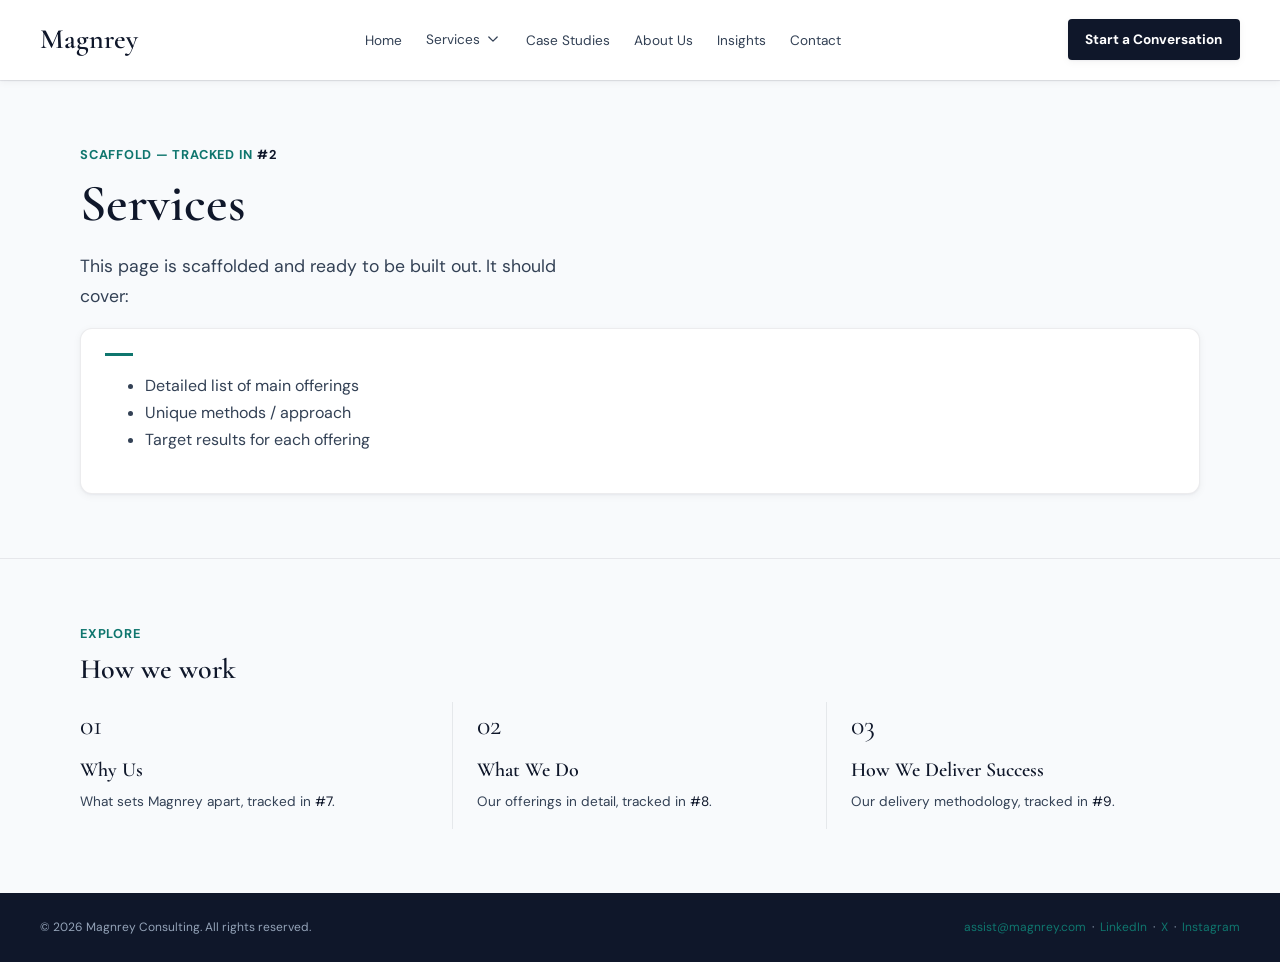
==== services/index.html @ fb0afe58 "Turn Services into a dropdown nav with 3 subpages Adds a "Services" dropdown to the main nav (Why Us" ====
<!DOCTYPE html>
<html lang="en">
<head>
  <meta charset="UTF-8">
  <meta name="viewport" content="width=device-width, initial-scale=1.0">
  <title>Magnrey — Services</title>
  <meta name="description" content="Detailed list of Magnrey's offerings, methods, and target results.">
  <link rel="stylesheet" href="/css/style.css">
</head>
<body data-page="services">
  <div id="site-header"></div>

  <main>
    <section class="section">
      <div class="container">
        <p class="eyebrow">Scaffold — tracked in <a href="https://github.com/kxprasad-dev/magnrey-website/issues/2">#2</a></p>
        <h1>Services</h1>
        <p class="lede">This page is scaffolded and ready to be built out. It should cover:</p>
        <div class="card">
          <div class="card__accent"></div>
          <ul>
            <li>Detailed list of main offerings</li>
            <li>Unique methods / approach</li>
            <li>Target results for each offering</li>
          </ul>
        </div>
      </div>
    </section>

    <section class="section section--divider">
      <div class="container">
        <p class="eyebrow">Explore</p>
        <h2>How we work</h2>
        <div class="grid-3">
          <div>
            <p class="list-item__index">01</p>
            <h3 class="list-item__title"><a href="/services/why-us/">Why Us</a></h3>
            <p class="list-item__desc">What sets Magnrey apart, tracked in <a href="https://github.com/kxprasad-dev/magnrey-website/issues/7">#7</a>.</p>
          </div>
          <div>
            <p class="list-item__index">02</p>
            <h3 class="list-item__title"><a href="/services/what-we-do/">What We Do</a></h3>
            <p class="list-item__desc">Our offerings in detail, tracked in <a href="https://github.com/kxprasad-dev/magnrey-website/issues/8">#8</a>.</p>
          </div>
          <div>
            <p class="list-item__index">03</p>
            <h3 class="list-item__title"><a href="/services/how-we-deliver-success/">How We Deliver Success</a></h3>
            <p class="list-item__desc">Our delivery methodology, tracked in <a href="https://github.com/kxprasad-dev/magnrey-website/issues/9">#9</a>.</p>
          </div>
        </div>
      </div>
    </section>
  </main>

  <div id="site-footer"></div>
  <script src="/js/main.js" defer></script>
</body>
</html>
---- css/style.css ----
/* ==========================================================================
   Boutique Advisory — Brand Stylesheet
   Palette: dark slate / teal accent / off-white / charcoal
   Typography: Cormorant Garamond (display) + DM Sans (body/UI)
   ========================================================================== */

@import url('https://fonts.googleapis.com/css2?family=Cormorant+Garamond:ital,wght@0,400;0,600;0,700;1,400;1,600&family=DM+Sans:ital,wght@0,400;0,700;1,400&display=swap');

:root {
  /* Colour palette */
  --primary-color: #0f172a;   /* Dark slate */
  --accent-color: #0f766e;    /* Deep teal */
  --accent-light: #5eead4;    /* Teal highlight, for use on dark backgrounds */
  --bg-light: #f8fafc;        /* Off-white background */
  --bg-white: #ffffff;        /* Pure white, for cards */
  --text-main: #334155;       /* Charcoal body text */
  --text-muted: #94a3b8;      /* Muted text on dark backgrounds */
  --border-color: rgba(15, 23, 42, 0.08); /* Hairline border — composites on both light and white surfaces */

  /* Typography */
  --font-primary: 'DM Sans', sans-serif;                  /* body, UI, chrome */
  --font-display: 'Cormorant Garamond', Georgia, serif;   /* headings, wordmark, numerals */

  /* Type scale — every size on the site pulls from this list. Do not
     introduce one-off font-size values elsewhere in this file or in
     page markup; extend this scale instead if a new size is genuinely
     needed. */
  --fs-caption: 0.75rem;   /* 12px — footer notes, page numbers */
  --fs-eyebrow: 0.8rem;    /* 13px — small caps / eyebrow labels */
  --fs-small: 0.85rem;     /* 14px — nav links, descriptions, buttons */
  --fs-body: 1rem;         /* 16px — paragraph text */
  --fs-lede: 1.1rem;       /* 18px — intro / lede paragraph */
  --fs-h3: 1.25rem;        /* 20px — card / list-item titles (serif) */
  --fs-h2: 1.75rem;        /* 28px — section headings (serif) */
  --fs-stat: 3rem;         /* 48px — large callout numbers (serif) */
  --fs-h1: clamp(2.5rem, 6vw, 3.25rem); /* page/hero headline (serif) */

  /* DM Sans (body/UI) uses regular/bold. Cormorant Garamond (display)
     uses its own weight — 700 reads too heavy at display sizes. */
  --fw-regular: 400;
  --fw-display: 600;
  --fw-bold: 700;

  /* Spacing */
  --space-xs: 0.5rem;
  --space-sm: 1rem;
  --space-md: 1.5rem;
  --space-lg: 2.5rem;
  --space-xl: 4rem;

  /* Radius */
  --radius-sm: 4px;
  --radius-md: 8px;
  --radius-lg: 12px;

  /* Elevation — two-layer: tight contact shadow + soft ambient spread.
     Always navy-tinted, never neutral black, to match this palette. */
  --shadow-sm: 0 1px 2px rgba(15, 23, 42, 0.04), 0 2px 8px rgba(15, 23, 42, 0.05);
  --shadow-md: 0 2px 4px rgba(15, 23, 42, 0.05), 0 12px 24px -6px rgba(15, 23, 42, 0.10);

  /* Shared timing for every hover transition */
  --transition: 200ms cubic-bezier(0.22, 1, 0.36, 1);
}

/* ==========================================================================
   Reset & base
   ========================================================================== */

*,
*::before,
*::after {
  box-sizing: border-box;
}

html {
  font-family: var(--font-primary);
}

body {
  margin: 0;
  font-family: var(--font-primary);
  background: var(--bg-light);
  color: var(--text-main);
  line-height: 1.7;
  font-size: var(--fs-body);
  font-weight: var(--fw-regular);
  -webkit-font-smoothing: antialiased;
}

/* Browsers do NOT inherit font-family into form controls or buttons by
   default — they fall back to the OS system font. This is the #1 cause
   of a page looking like it has "too many fonts" when really only one
   was ever declared. Force inheritance everywhere it matters. */
button,
input,
select,
textarea,
a,
.btn,
.nav__links a,
.nav__brand,
.nav__cta {
  font-family: inherit;
}

a {
  color: var(--primary-color);
  text-decoration: none;
}

a:hover {
  color: var(--accent-color);
}

img {
  max-width: 100%;
  display: block;
}

/* ==========================================================================
   Typography — only these rules should ever set font-size or font-weight.
   Everything else in this file reuses the classes/tags below rather than
   declaring its own size, so the whole site stays on one consistent scale.
   ========================================================================== */

h1, h2, h3, h4 {
  font-family: var(--font-display);
  font-weight: var(--fw-display);
  color: var(--primary-color);
  line-height: 1.2;
  margin: 0 0 var(--space-sm);
  letter-spacing: normal;
}

h1 { font-size: var(--fs-h1); }
h2 { font-size: var(--fs-h2); }
h3 { font-size: var(--fs-h3); }
h4 { font-size: var(--fs-body); }

p {
  margin: 0 0 var(--space-sm);
  font-size: var(--fs-body);
  font-weight: var(--fw-regular);
  color: var(--text-main);
}

.eyebrow {
  font-size: var(--fs-eyebrow);
  font-weight: var(--fw-bold);
  letter-spacing: 0.06em;
  text-transform: uppercase;
  color: var(--accent-color);
  margin: 0 0 var(--space-xs);
}

.eyebrow--pulse {
  display: flex;
  align-items: center;
  gap: 10px;
}

.pulse-dot {
  width: 8px;
  height: 8px;
  background: var(--accent-color);
  border-radius: 50%;
  position: relative;
  flex-shrink: 0;
  animation: dotPulse 2s ease-in-out infinite;
}

.pulse-dot::before,
.pulse-dot::after {
  content: '';
  position: absolute;
  top: 50%;
  left: 50%;
  transform: translate(-50%, -50%);
  border-radius: 50%;
  background: var(--accent-color);
  opacity: 0.4;
  animation: dotRipple 2s ease-out infinite;
}

.pulse-dot::after {
  animation-delay: 0.6s;
}

@keyframes dotPulse {
  0%, 100% { transform: scale(1); opacity: 0.9; }
  50% { transform: scale(1.3); opacity: 1; }
}

@keyframes dotRipple {
  0% { width: 8px; height: 8px; opacity: 0.5; }
  100% { width: 28px; height: 28px; opacity: 0; }
}

.lede {
  font-size: var(--fs-lede);
  font-weight: var(--fw-regular);
  color: var(--text-main);
  max-width: 42ch;
}

.caption {
  font-size: var(--fs-caption);
  font-weight: var(--fw-regular);
  color: var(--text-muted);
}

/* ==========================================================================
   Layout containers
   ========================================================================== */

.container {
  max-width: 1200px;
  margin: 0 auto;
  padding: 0 var(--space-lg);
}

.section {
  padding: var(--space-xl) 0;
}

.section--divider {
  border-top: 1px solid var(--border-color);
}

/* ==========================================================================
   Navigation
   ========================================================================== */

.nav {
  position: relative;
  display: flex;
  align-items: center;
  justify-content: space-between;
  padding: var(--space-sm) var(--space-lg);
  background: var(--bg-white);
  box-shadow: 0 1px 0 var(--border-color), var(--shadow-sm);
}

.nav__brand {
  font-family: var(--font-display);
  font-size: var(--fs-h2);
  font-weight: var(--fw-display);
  color: var(--primary-color);
}

.nav-toggle {
  display: none;
  flex-direction: column;
  justify-content: center;
  gap: 5px;
  width: 36px;
  height: 36px;
  background: none;
  border: none;
  padding: 0;
  cursor: pointer;
}

.nav-toggle span {
  display: block;
  width: 22px;
  height: 2px;
  background: var(--primary-color);
  transition: transform var(--transition), opacity var(--transition);
}

.nav-toggle.is-open span:nth-child(1) { transform: translateY(7px) rotate(45deg); }
.nav-toggle.is-open span:nth-child(2) { opacity: 0; }
.nav-toggle.is-open span:nth-child(3) { transform: translateY(-7px) rotate(-45deg); }

.nav__links {
  display: flex;
  align-items: center;
  gap: var(--space-md);
  list-style: none;
  margin: 0;
  padding: 0;
}

.nav__links a {
  font-size: var(--fs-small);
  font-weight: var(--fw-regular);
  color: var(--text-main);
}

.nav__item--dropdown {
  position: relative;
}

.nav__item-row {
  display: flex;
  align-items: center;
  gap: 0.2rem;
}

.nav__dropdown-toggle {
  display: flex;
  align-items: center;
  justify-content: center;
  background: none;
  border: none;
  padding: 0.25rem;
  color: var(--text-main);
  cursor: pointer;
  transition: color var(--transition), transform var(--transition);
}

.nav__dropdown-toggle:hover {
  color: var(--accent-color);
}

.nav__item--dropdown:hover .nav__dropdown-toggle,
.nav__item--dropdown:focus-within .nav__dropdown-toggle,
.nav__item--dropdown.is-open .nav__dropdown-toggle {
  transform: rotate(180deg);
}

.nav__dropdown-menu {
  position: absolute;
  top: 100%;
  left: 0;
  margin-top: 0.75rem;
  min-width: 230px;
  background: var(--bg-white);
  border: 1px solid var(--border-color);
  border-radius: var(--radius-md);
  box-shadow: var(--shadow-md);
  padding: 0.5rem;
  list-style: none;
  opacity: 0;
  visibility: hidden;
  transform: translateY(-6px);
  transition: opacity var(--transition), transform var(--transition), visibility var(--transition);
  z-index: 50;
}

.nav__dropdown-menu a {
  display: block;
  padding: 0.6rem 0.75rem;
  border-radius: var(--radius-sm);
  white-space: nowrap;
}

.nav__dropdown-menu a:hover {
  background: var(--bg-light);
  color: var(--accent-color);
}

.nav__item--dropdown:hover .nav__dropdown-menu,
.nav__item--dropdown:focus-within .nav__dropdown-menu,
.nav__item--dropdown.is-open .nav__dropdown-menu {
  opacity: 1;
  visibility: visible;
  transform: translateY(0);
}

.nav__mobile-cta-item {
  display: none;
}

.nav__cta {
  color: var(--bg-white) !important;
  background: var(--primary-color);
  padding: 0.55rem 1.1rem;
  border-radius: var(--radius-sm);
  font-size: var(--fs-small);
  font-weight: var(--fw-bold);
  box-shadow: var(--shadow-sm);
  transition: background var(--transition), box-shadow var(--transition), transform var(--transition);
}

.nav__cta:hover {
  background: #1e293b;
  box-shadow: var(--shadow-md);
  transform: translateY(-1px);
}

/* ==========================================================================
   Hero — asymmetric two-column pattern
   ========================================================================== */

.hero {
  display: grid;
  grid-template-columns: 1.1fr 0.9fr;
  align-items: stretch;
}

.hero__copy {
  padding: var(--space-xl) var(--space-lg);
  display: flex;
  flex-direction: column;
  justify-content: center;
}

.hero__copy h1 {
  margin-bottom: var(--space-sm);
}

.hero__actions {
  display: flex;
  gap: var(--space-sm);
  margin-top: var(--space-md);
}

.hero__panel {
  background: var(--primary-color);
  color: var(--bg-white);
  padding: var(--space-lg);
  display: flex;
  flex-direction: column;
  justify-content: center;
  align-items: center;
  text-align: center;
  position: relative;
}

.hero__stats {
  display: flex;
  flex-direction: column;
  align-items: center;
  gap: var(--space-md);
}

.hero__panel .stat {
  font-family: var(--font-display);
  font-size: var(--fs-stat);
  font-weight: var(--fw-display);
  font-variant-numeric: lining-nums;
  color: var(--accent-light);
  line-height: 1;
  margin: 0;
}

.hero__panel .stat-label {
  color: var(--text-muted);
  font-size: var(--fs-small);
  font-weight: var(--fw-regular);
  max-width: 22ch;
  margin-top: var(--space-xs);
}

/* ==========================================================================
   Buttons
   ========================================================================== */

.btn {
  display: inline-block;
  font-family: var(--font-primary);
  font-size: var(--fs-small);
  font-weight: var(--fw-bold);
  padding: 0.7rem 1.4rem;
  border-radius: var(--radius-sm);
  cursor: pointer;
  border: none;
  text-align: center;
  transition: background var(--transition), color var(--transition),
              border-color var(--transition), box-shadow var(--transition),
              transform var(--transition);
}

.btn--primary,
.btn--accent {
  box-shadow: var(--shadow-sm);
}

.btn--primary {
  background: var(--primary-color);
  color: var(--bg-white);
}

.btn--primary:hover {
  background: #1e293b;
  box-shadow: var(--shadow-md);
  transform: translateY(-2px);
}

.btn--ghost {
  background: transparent;
  color: var(--primary-color);
  padding: 0.7rem 0.25rem;
  border-bottom: 1.5px solid var(--primary-color);
  border-radius: 0;
}

.btn--ghost:hover {
  color: var(--accent-color);
  border-bottom-color: var(--accent-color);
}

.btn--accent {
  background: var(--accent-color);
  color: var(--bg-white);
}

.btn--accent:hover {
  background: #0d6660;
  box-shadow: var(--shadow-md);
  transform: translateY(-2px);
}

.btn:disabled,
.btn:disabled:hover {
  opacity: 0.5;
  cursor: not-allowed;
  transform: none;
  box-shadow: none;
  background: var(--primary-color);
}

/* ==========================================================================
   Cards / numbered list pattern
   ========================================================================== */

.grid-3 {
  display: grid;
  grid-template-columns: repeat(3, 1fr);
}

.grid-3 > * {
  padding: 0 var(--space-md);
  border-right: 1px solid var(--border-color);
}

.grid-3 > *:first-child {
  padding-left: 0;
}

.grid-3 > *:last-child {
  border-right: none;
}

.list-item__index {
  font-family: var(--font-display);
  font-size: var(--fs-h2);
  font-weight: var(--fw-regular);
  color: var(--primary-color);
  margin-bottom: var(--space-xs);
}

.list-item__title {
  font-size: var(--fs-h3);
  font-weight: var(--fw-display);
  color: var(--primary-color);
  margin-bottom: var(--space-xs);
}

.list-item__desc {
  font-size: var(--fs-small);
  font-weight: var(--fw-regular);
  color: var(--text-main);
}

.card {
  background: var(--bg-white);
  border: 1px solid var(--border-color);
  border-radius: var(--radius-lg);
  padding: var(--space-md);
  box-shadow: var(--shadow-sm);
}

.card__accent {
  width: 28px;
  height: 3px;
  background: var(--accent-color);
  margin-bottom: var(--space-sm);
}

/* ==========================================================================
   Feature callouts — horizontal icon + title + description row
   ========================================================================== */

.grid-4 {
  display: grid;
  grid-template-columns: repeat(4, 1fr);
  gap: var(--space-md);
}

.feature {
  background: var(--bg-white);
  border: 1px solid var(--border-color);
  border-radius: var(--radius-lg);
  padding: var(--space-md);
  box-shadow: var(--shadow-sm);
  transition: box-shadow var(--transition), transform var(--transition), border-color var(--transition);
}

.feature:hover {
  box-shadow: var(--shadow-md);
  transform: translateY(-3px);
  border-color: rgba(15, 118, 110, 0.25);
}

.feature__icon {
  width: 48px;
  height: 48px;
  display: flex;
  align-items: center;
  justify-content: center;
  background: var(--bg-light);
  border: 1px solid var(--border-color);
  border-radius: var(--radius-md);
  color: var(--primary-color);
  margin-bottom: var(--space-sm);
  transition: color var(--transition), border-color var(--transition), background var(--transition);
}

.feature:hover .feature__icon {
  background: var(--bg-white);
  border-color: rgba(15, 118, 110, 0.3);
  color: var(--accent-color);
}

.feature__icon svg {
  width: 22px;
  height: 22px;
}

.feature__title {
  font-size: var(--fs-h3);
  font-weight: var(--fw-display);
  color: var(--primary-color);
  margin-bottom: var(--space-xs);
}

.feature__desc {
  font-size: var(--fs-small);
  font-weight: var(--fw-regular);
  color: var(--text-main);
}

/* ==========================================================================
   Pull quote / callout
   ========================================================================== */

.callout {
  border-left: 3px solid var(--accent-color);
  padding: 0.25rem 0 0.25rem var(--space-sm);
  margin: var(--space-md) 0;
  font-family: var(--font-display);
  font-style: italic;
  font-size: var(--fs-body);
  color: var(--primary-color);
}

/* ==========================================================================
   Footer
   ========================================================================== */

.footer {
  background: var(--primary-color);
  color: var(--text-muted);
  padding: var(--space-md) var(--space-lg);
  display: flex;
  justify-content: space-between;
  align-items: center;
  font-size: var(--fs-caption);
  font-weight: var(--fw-regular);
}

/* ==========================================================================
   Document / memo pattern (for HTML-to-PDF or web-based memos)
   ========================================================================== */

.memo {
  max-width: 720px;
  margin: 0 auto;
  background: var(--bg-light);
  padding: var(--space-xl) var(--space-lg);
}

.memo__header {
  display: flex;
  justify-content: space-between;
  align-items: flex-end;
  border-bottom: 2px solid var(--primary-color);
  padding-bottom: var(--space-sm);
  margin-bottom: var(--space-lg);
}

.memo__confidential {
  color: var(--accent-color);
  font-size: var(--fs-caption);
  font-weight: var(--fw-bold);
}

.memo__footer {
  text-align: right;
  color: var(--text-muted);
  font-size: var(--fs-caption);
  font-weight: var(--fw-regular);
  margin-top: var(--space-lg);
}

/* ==========================================================================
   Utilities
   ========================================================================== */

.text-accent   { color: var(--accent-color); }
.text-muted    { color: var(--text-muted); }
.bg-dark       { background: var(--primary-color); color: var(--bg-white); }
.bg-white      { background: var(--bg-white); }
.mt-lg         { margin-top: var(--space-lg); }

/* ==========================================================================
   Accessibility
   ========================================================================== */

:focus-visible {
  outline: 2px solid var(--accent-color);
  outline-offset: 3px;
}

@media (prefers-reduced-motion: reduce) {
  .btn, .nav__cta, .feature, .feature__icon,
  .nav-toggle span, .nav__dropdown-toggle, .nav__dropdown-menu, .nav__links {
    transition: none;
  }
  .btn--primary:hover, .btn--accent:hover, .nav__cta:hover, .feature:hover {
    transform: none;
  }
  .pulse-dot, .pulse-dot::before, .pulse-dot::after {
    animation: none;
  }
}

@media (max-width: 768px) {
  .hero { grid-template-columns: 1fr; }
  .grid-3 { grid-template-columns: 1fr; }
  .grid-3 > * { border-right: none; border-bottom: 1px solid var(--border-color); padding: var(--space-md) 0; }
  .grid-4 { grid-template-columns: 1fr; }

  .nav-toggle { display: flex; }
  .nav__cta { display: none; }

  .nav__links {
    position: absolute;
    top: 100%;
    left: 0;
    right: 0;
    flex-direction: column;
    align-items: stretch;
    gap: 0;
    background: var(--bg-white);
    border-top: 1px solid var(--border-color);
    box-shadow: var(--shadow-md);
    max-height: 0;
    overflow: hidden;
    transition: max-height var(--transition);
  }

  .nav__links.is-open {
    max-height: 80vh;
    overflow-y: auto;
  }

  .nav__links > li {
    width: 100%;
  }

  .nav__links > li > a {
    display: block;
    padding: var(--space-sm) var(--space-lg);
    border-bottom: 1px solid var(--border-color);
  }

  .nav__item-row {
    justify-content: space-between;
    border-bottom: 1px solid var(--border-color);
  }

  .nav__item-row .nav__link {
    border-bottom: none;
    flex: 1;
  }

  .nav__dropdown-toggle {
    padding: var(--space-sm) var(--space-lg);
  }

  /* Accordion, not a floating popover, at mobile widths */
  .nav__dropdown-menu {
    position: static;
    opacity: 1;
    visibility: visible;
    transform: none;
    box-shadow: none;
    border: none;
    border-radius: 0;
    background: var(--bg-light);
    padding: 0;
    margin-top: 0;
    max-height: 0;
    overflow: hidden;
    transition: max-height var(--transition);
  }

  .nav__item--dropdown.is-open .nav__dropdown-menu {
    max-height: 320px;
  }

  .nav__dropdown-menu a {
    padding: 0.75rem var(--space-lg) 0.75rem calc(var(--space-lg) + var(--space-sm));
    border-radius: 0;
    border-bottom: 1px solid var(--border-color);
  }

  .nav__mobile-cta-item {
    display: block;
    padding: var(--space-md) var(--space-lg);
  }

  .nav__mobile-cta {
    display: block;
    color: var(--bg-white) !important;
    background: var(--primary-color);
    padding: 0.7rem 1.4rem;
    border-radius: var(--radius-sm);
    font-weight: var(--fw-bold);
    text-align: center;
  }
}
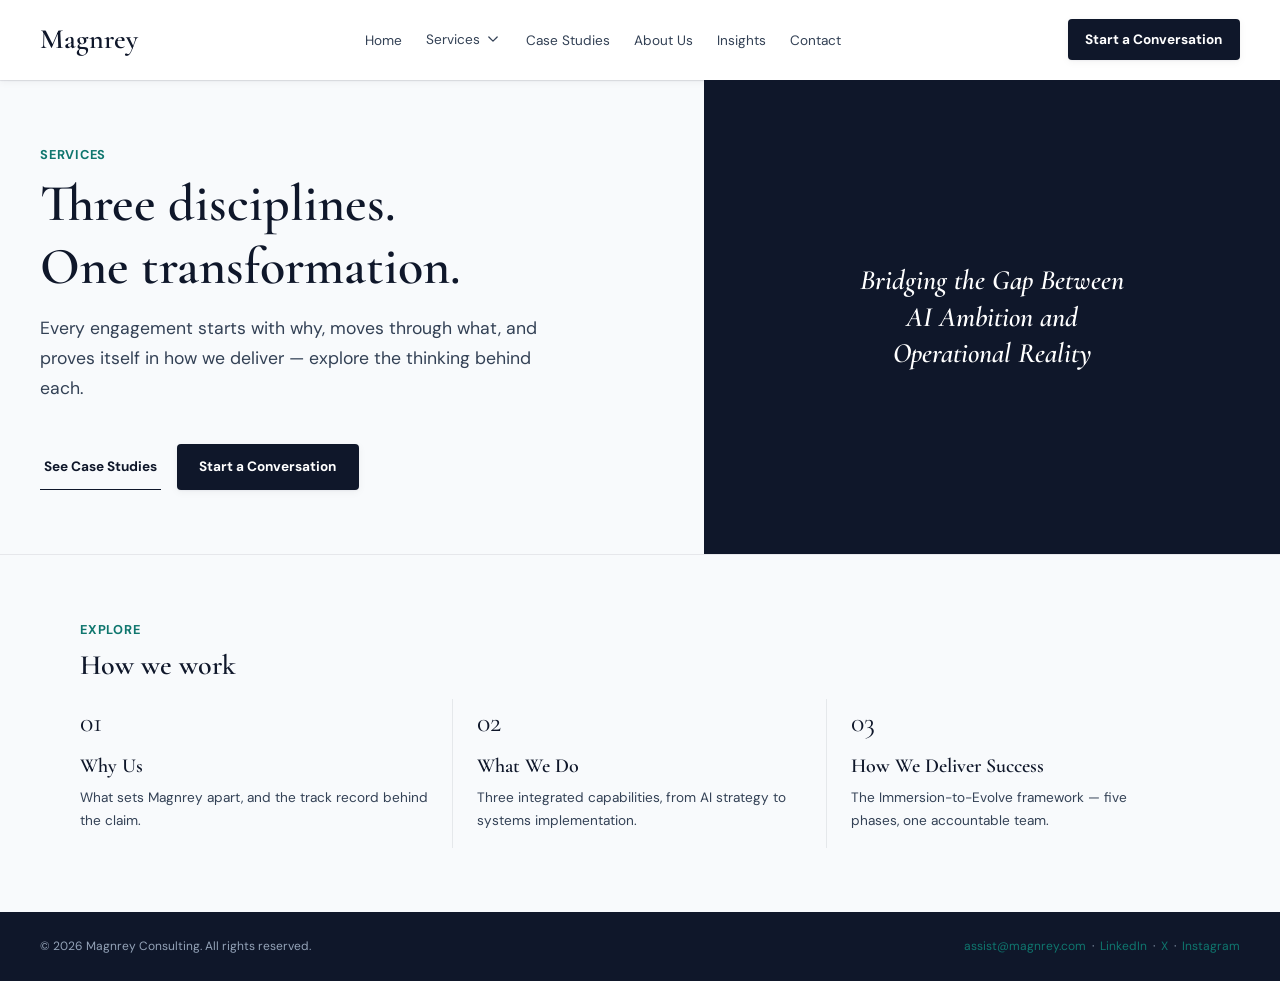
==== commit 576cee89: "Rebuild Services landing hero and refresh index descriptions Combine the mockup-A hero structure wit" ====
--- a/services/index.html
+++ b/services/index.html
@@ -4,26 +4,42 @@
   <meta charset="UTF-8">
   <meta name="viewport" content="width=device-width, initial-scale=1.0">
   <title>Magnrey — Services</title>
-  <meta name="description" content="Detailed list of Magnrey's offerings, methods, and target results.">
-  <link rel="stylesheet" href="/css/style.css">
+  <meta name="description" content="Three integrated disciplines behind every Magnrey engagement — why us, what we do, and how we deliver success.">
+  <link rel="stylesheet" href="../css/style.css">
+  <style>
+    /* Page-scoped: the hero panel's statement text has no existing
+       equivalent (the shared .hero__panel .stat is sized for a short
+       numeral, not a sentence). css/style.css intentionally left
+       untouched — everything else here reuses existing hero/grid-3
+       classes as-is. */
+    .services-hero-statement {
+      font-family: var(--font-display);
+      font-size: var(--fs-h2);
+      font-weight: var(--fw-display);
+      font-style: italic;
+      line-height: 1.3;
+      color: var(--bg-white);
+      margin: 0;
+      max-width: 24ch;
+    }
+  </style>
 </head>
 <body data-page="services">
   <div id="site-header"></div>
 
   <main>
-    <section class="section">
-      <div class="container">
-        <p class="eyebrow">Scaffold — tracked in <a href="https://github.com/kxprasad-dev/magnrey-website/issues/2">#2</a></p>
-        <h1>Services</h1>
-        <p class="lede">This page is scaffolded and ready to be built out. It should cover:</p>
-        <div class="card">
-          <div class="card__accent"></div>
-          <ul>
-            <li>Detailed list of main offerings</li>
-            <li>Unique methods / approach</li>
-            <li>Target results for each offering</li>
-          </ul>
+    <section class="hero">
+      <div class="hero__copy">
+        <p class="eyebrow">Services</p>
+        <h1>Three disciplines.<br>One transformation.</h1>
+        <p class="lede">Every engagement starts with why, moves through what, and proves itself in how we deliver — explore the thinking behind each.</p>
+        <div class="hero__actions">
+          <a href="../case-studies.html" class="btn btn--ghost">See Case Studies</a>
+          <a href="../contact.html" class="btn btn--primary">Start a Conversation</a>
         </div>
+      </div>
+      <div class="hero__panel">
+        <p class="services-hero-statement">Bridging the Gap Between AI Ambition and Operational Reality</p>
       </div>
     </section>
 
@@ -34,18 +50,18 @@
         <div class="grid-3">
           <div>
             <p class="list-item__index">01</p>
-            <h3 class="list-item__title"><a href="/services/why-us/">Why Us</a></h3>
-            <p class="list-item__desc">What sets Magnrey apart, tracked in <a href="https://github.com/kxprasad-dev/magnrey-website/issues/7">#7</a>.</p>
+            <h3 class="list-item__title"><a href="why-us/">Why Us</a></h3>
+            <p class="list-item__desc">What sets Magnrey apart, and the track record behind the claim.</p>
           </div>
           <div>
             <p class="list-item__index">02</p>
-            <h3 class="list-item__title"><a href="/services/what-we-do/">What We Do</a></h3>
-            <p class="list-item__desc">Our offerings in detail, tracked in <a href="https://github.com/kxprasad-dev/magnrey-website/issues/8">#8</a>.</p>
+            <h3 class="list-item__title"><a href="what-we-do/">What We Do</a></h3>
+            <p class="list-item__desc">Three integrated capabilities, from AI strategy to systems implementation.</p>
           </div>
           <div>
             <p class="list-item__index">03</p>
-            <h3 class="list-item__title"><a href="/services/how-we-deliver-success/">How We Deliver Success</a></h3>
-            <p class="list-item__desc">Our delivery methodology, tracked in <a href="https://github.com/kxprasad-dev/magnrey-website/issues/9">#9</a>.</p>
+            <h3 class="list-item__title"><a href="how-we-deliver-success/">How We Deliver Success</a></h3>
+            <p class="list-item__desc">The Immersion-to-Evolve framework — five phases, one accountable team.</p>
           </div>
         </div>
       </div>
@@ -53,6 +69,6 @@
   </main>
 
   <div id="site-footer"></div>
-  <script src="/js/main.js" defer></script>
+  <script src="../js/main.js" defer></script>
 </body>
 </html>
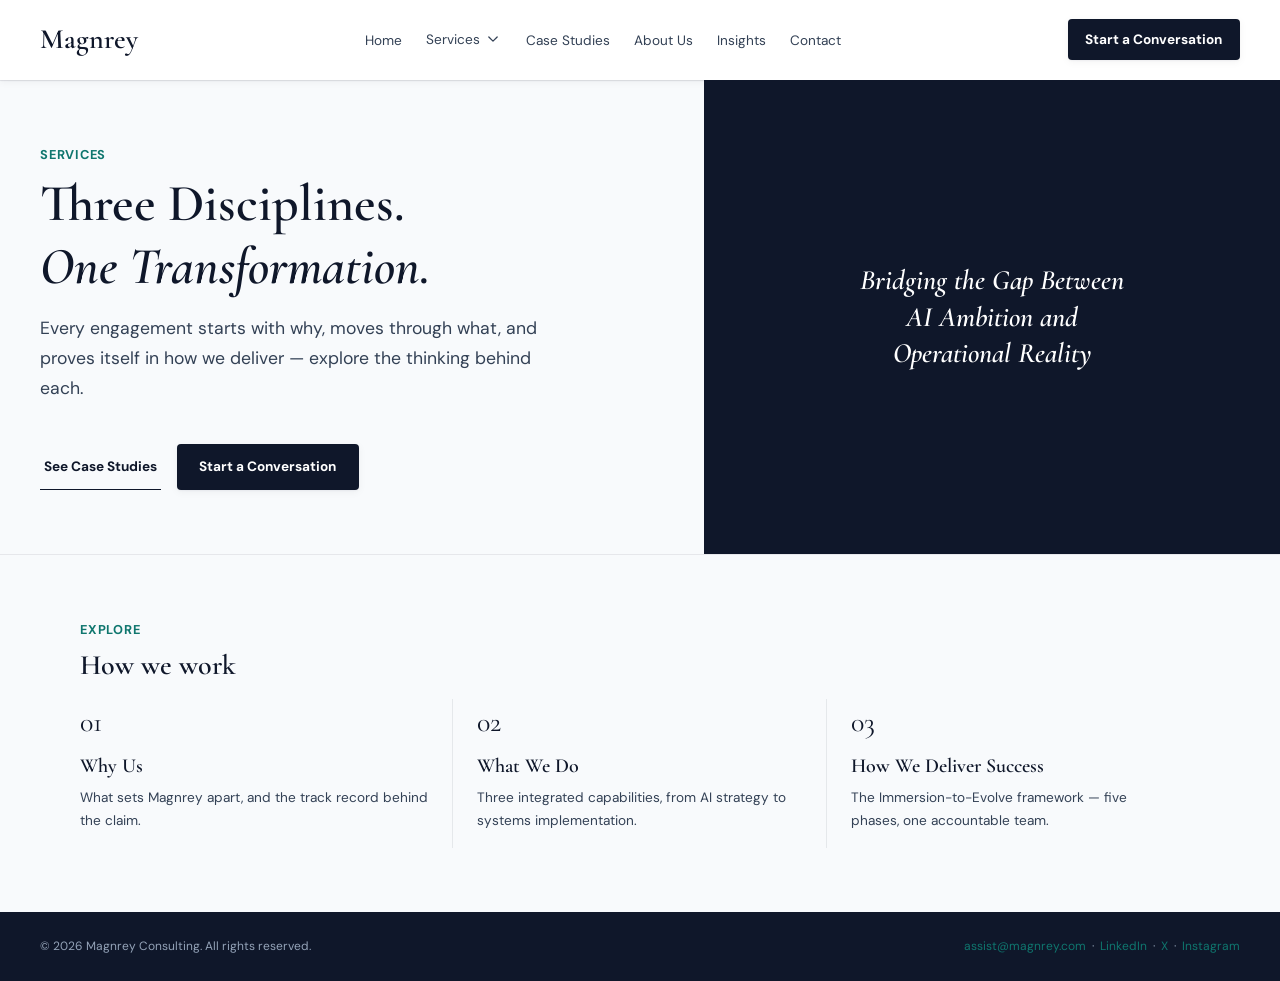
==== commit d47e8e9e: "Match Services hero heading style to Home page Second line now uses <em> to render as italic serif, " ====
--- a/services/index.html
+++ b/services/index.html
@@ -31,7 +31,7 @@
     <section class="hero">
       <div class="hero__copy">
         <p class="eyebrow">Services</p>
-        <h1>Three disciplines.<br>One transformation.</h1>
+        <h1>Three Disciplines.<br><em>One Transformation.</em></h1>
         <p class="lede">Every engagement starts with why, moves through what, and proves itself in how we deliver — explore the thinking behind each.</p>
         <div class="hero__actions">
           <a href="../case-studies.html" class="btn btn--ghost">See Case Studies</a>
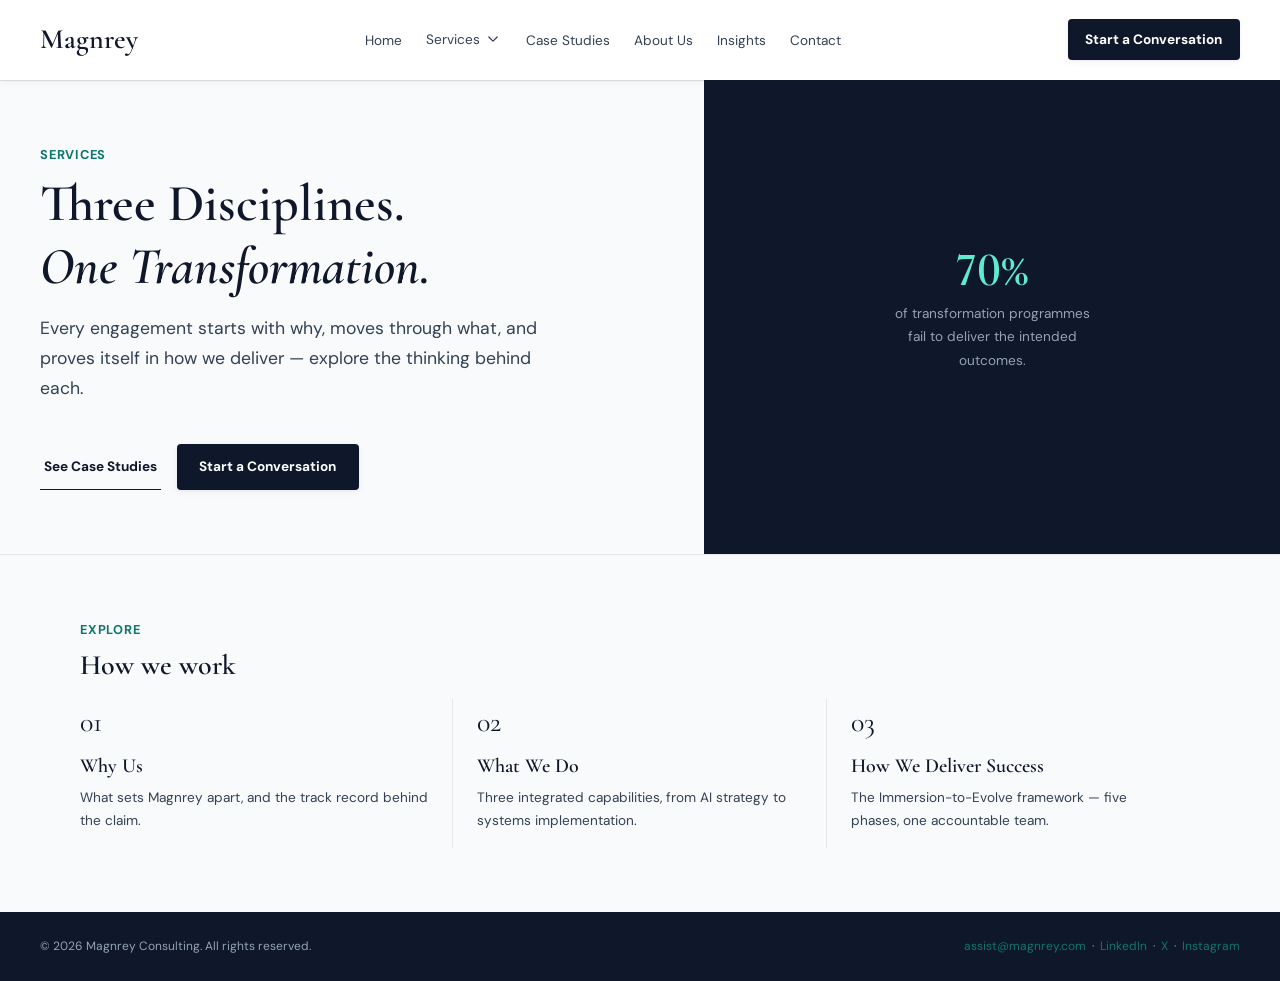
==== commit 9c638559: "Replace Services hero panel statement with a stat, matching Home Reuses Home's existing .hero__stats" ====
--- a/services/index.html
+++ b/services/index.html
@@ -6,23 +6,6 @@
   <title>Magnrey — Services</title>
   <meta name="description" content="Three integrated disciplines behind every Magnrey engagement — why us, what we do, and how we deliver success.">
   <link rel="stylesheet" href="../css/style.css">
-  <style>
-    /* Page-scoped: the hero panel's statement text has no existing
-       equivalent (the shared .hero__panel .stat is sized for a short
-       numeral, not a sentence). css/style.css intentionally left
-       untouched — everything else here reuses existing hero/grid-3
-       classes as-is. */
-    .services-hero-statement {
-      font-family: var(--font-display);
-      font-size: var(--fs-h2);
-      font-weight: var(--fw-display);
-      font-style: italic;
-      line-height: 1.3;
-      color: var(--bg-white);
-      margin: 0;
-      max-width: 24ch;
-    }
-  </style>
 </head>
 <body data-page="services">
   <div id="site-header"></div>
@@ -39,7 +22,12 @@
         </div>
       </div>
       <div class="hero__panel">
-        <p class="services-hero-statement">Bridging the Gap Between AI Ambition and Operational Reality</p>
+        <div class="hero__stats">
+          <div class="hero__stat">
+            <p class="stat">70%</p>
+            <p class="stat-label">of transformation programmes fail to deliver the intended outcomes.</p>
+          </div>
+        </div>
       </div>
     </section>
 
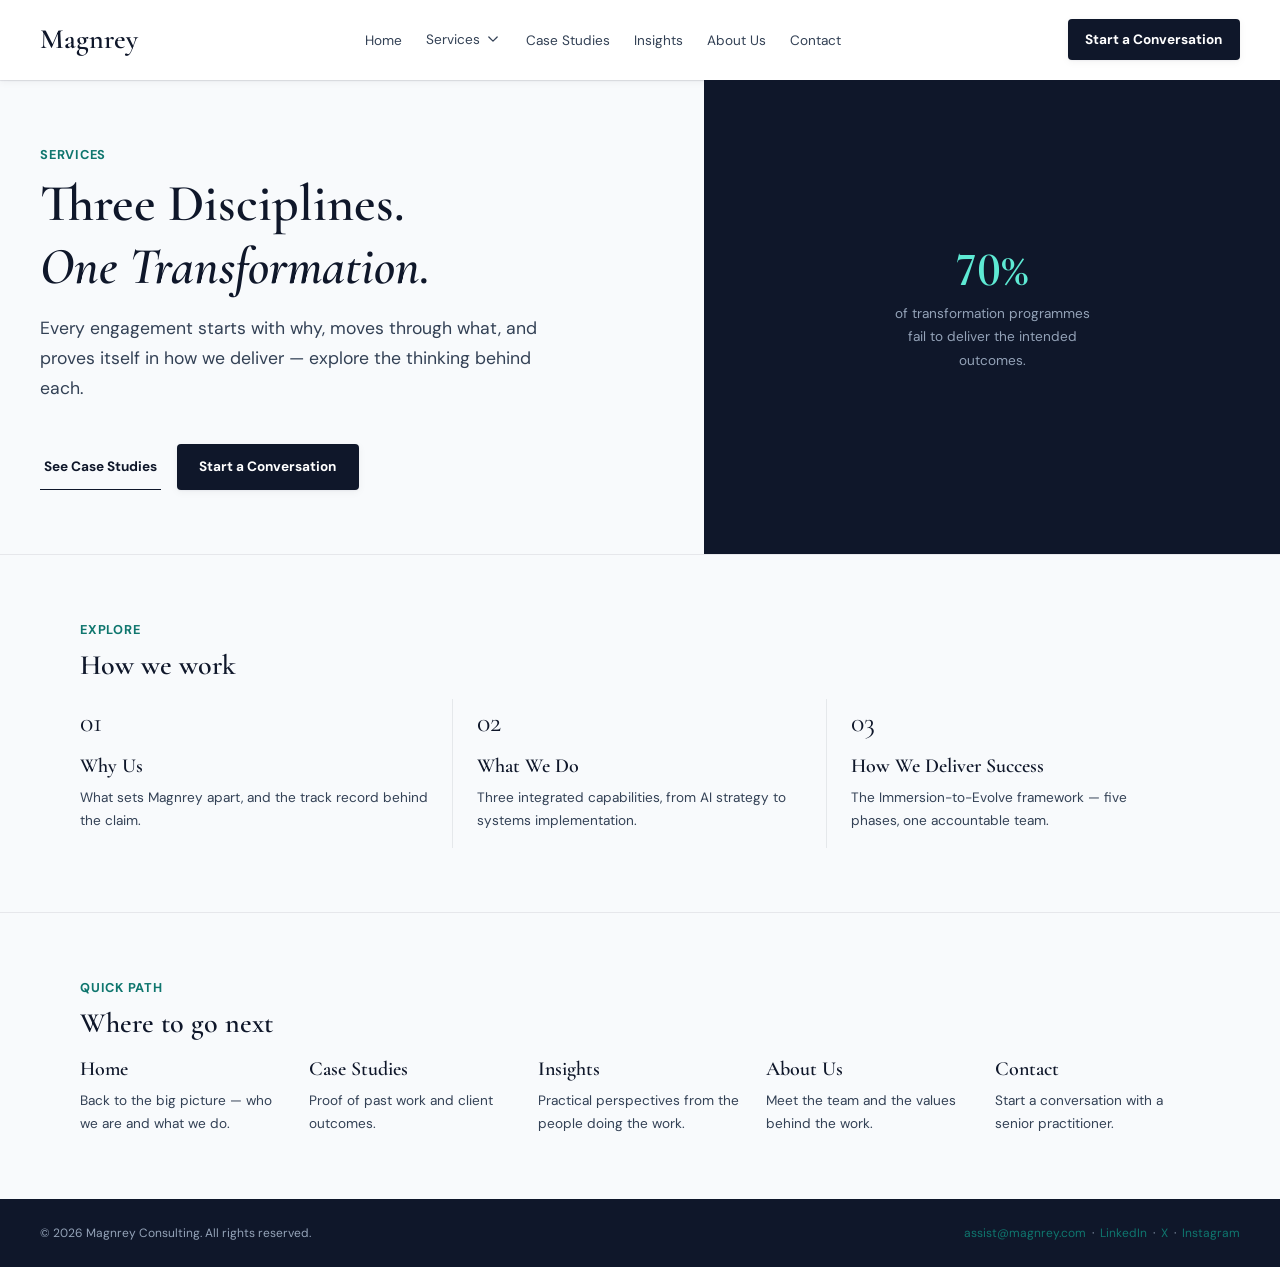
==== commit 872f8de6: "Add Quick Path sections and reorder nav Adds a "Quick Path" cross-navigation section (eyebrow "Quick" ====
--- a/services/index.html
+++ b/services/index.html
@@ -54,6 +54,35 @@
         </div>
       </div>
     </section>
+
+    <section class="section section--divider">
+      <div class="container">
+        <p class="eyebrow">Quick Path</p>
+        <h2>Where to go next</h2>
+        <div class="quick-paths">
+          <div>
+            <h3 class="quick-path__title"><a href="../index.html">Home</a></h3>
+            <p class="quick-path__desc">Back to the big picture — who we are and what we do.</p>
+          </div>
+          <div>
+            <h3 class="quick-path__title"><a href="../case-studies.html">Case Studies</a></h3>
+            <p class="quick-path__desc">Proof of past work and client outcomes.</p>
+          </div>
+          <div>
+            <h3 class="quick-path__title"><a href="../insights.html">Insights</a></h3>
+            <p class="quick-path__desc">Practical perspectives from the people doing the work.</p>
+          </div>
+          <div>
+            <h3 class="quick-path__title"><a href="../about.html">About Us</a></h3>
+            <p class="quick-path__desc">Meet the team and the values behind the work.</p>
+          </div>
+          <div>
+            <h3 class="quick-path__title"><a href="../contact.html">Contact</a></h3>
+            <p class="quick-path__desc">Start a conversation with a senior practitioner.</p>
+          </div>
+        </div>
+      </div>
+    </section>
   </main>
 
   <div id="site-footer"></div>
--- a/css/style.css
+++ b/css/style.css
@@ -555,6 +555,44 @@
   color: var(--text-main);
 }
 
+/* ==========================================================================
+   Quick Path — cross-page navigation footer, unnumbered. Distinct from
+   .grid-3/.list-item__* above (which services/index.html's own numbered
+   subpage list still uses): this uses gap-based spacing instead of
+   border-right dividers, so any item count wraps cleanly with no
+   dangling border.
+   ========================================================================== */
+
+.quick-paths {
+  display: grid;
+  grid-template-columns: repeat(5, 1fr);
+  gap: var(--space-lg) var(--space-md);
+}
+
+.quick-path__title {
+  font-size: var(--fs-h3);
+  font-weight: var(--fw-display);
+  color: var(--primary-color);
+  margin: 0 0 var(--space-xs);
+}
+
+.quick-path__title a {
+  color: inherit;
+  text-decoration: none;
+}
+
+.quick-path__title a:hover {
+  color: var(--accent-color);
+  text-decoration: underline;
+}
+
+.quick-path__desc {
+  font-size: var(--fs-small);
+  font-weight: var(--fw-regular);
+  color: var(--text-main);
+  margin: 0;
+}
+
 .card {
   background: var(--bg-white);
   border: 1px solid var(--border-color);
@@ -733,6 +771,7 @@
   .grid-3 { grid-template-columns: 1fr; }
   .grid-3 > * { border-right: none; border-bottom: 1px solid var(--border-color); padding: var(--space-md) 0; }
   .grid-4 { grid-template-columns: 1fr; }
+  .quick-paths { grid-template-columns: 1fr; }
 
   .nav-toggle { display: flex; }
   .nav__cta { display: none; }
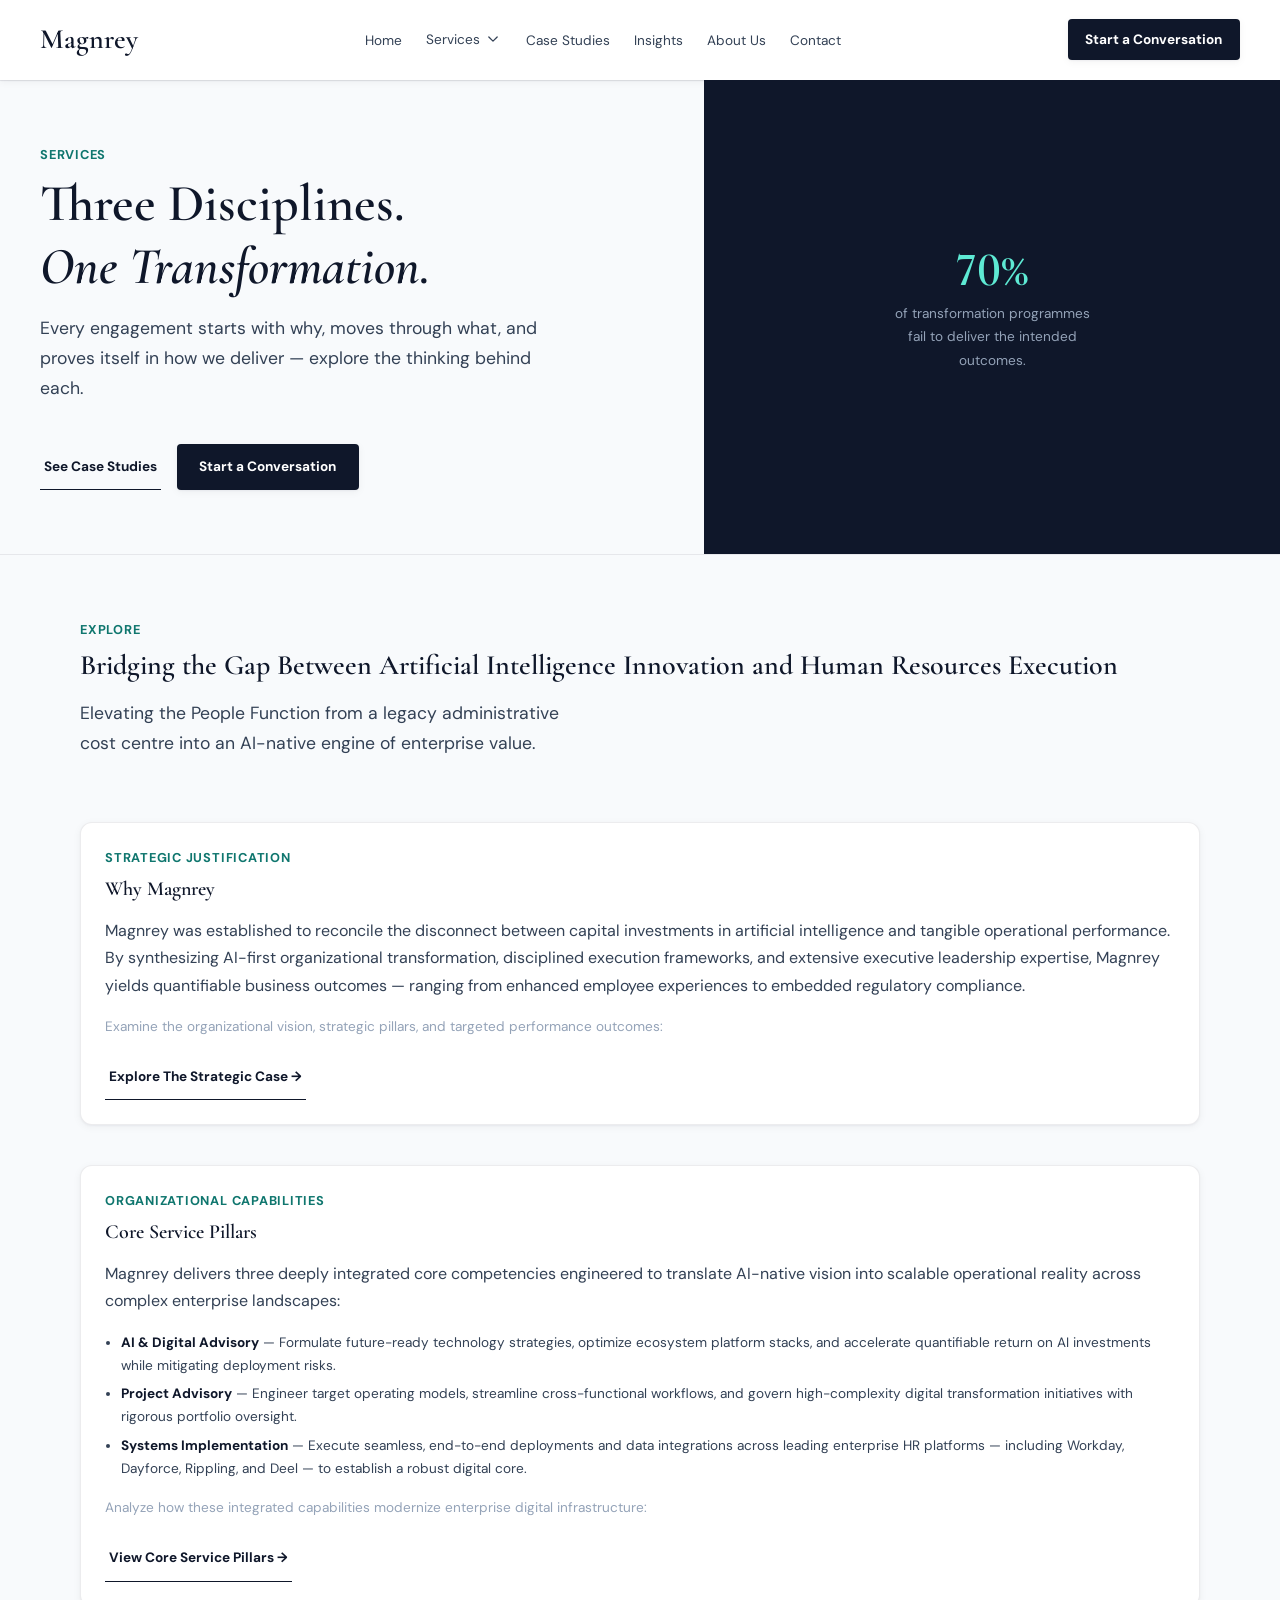
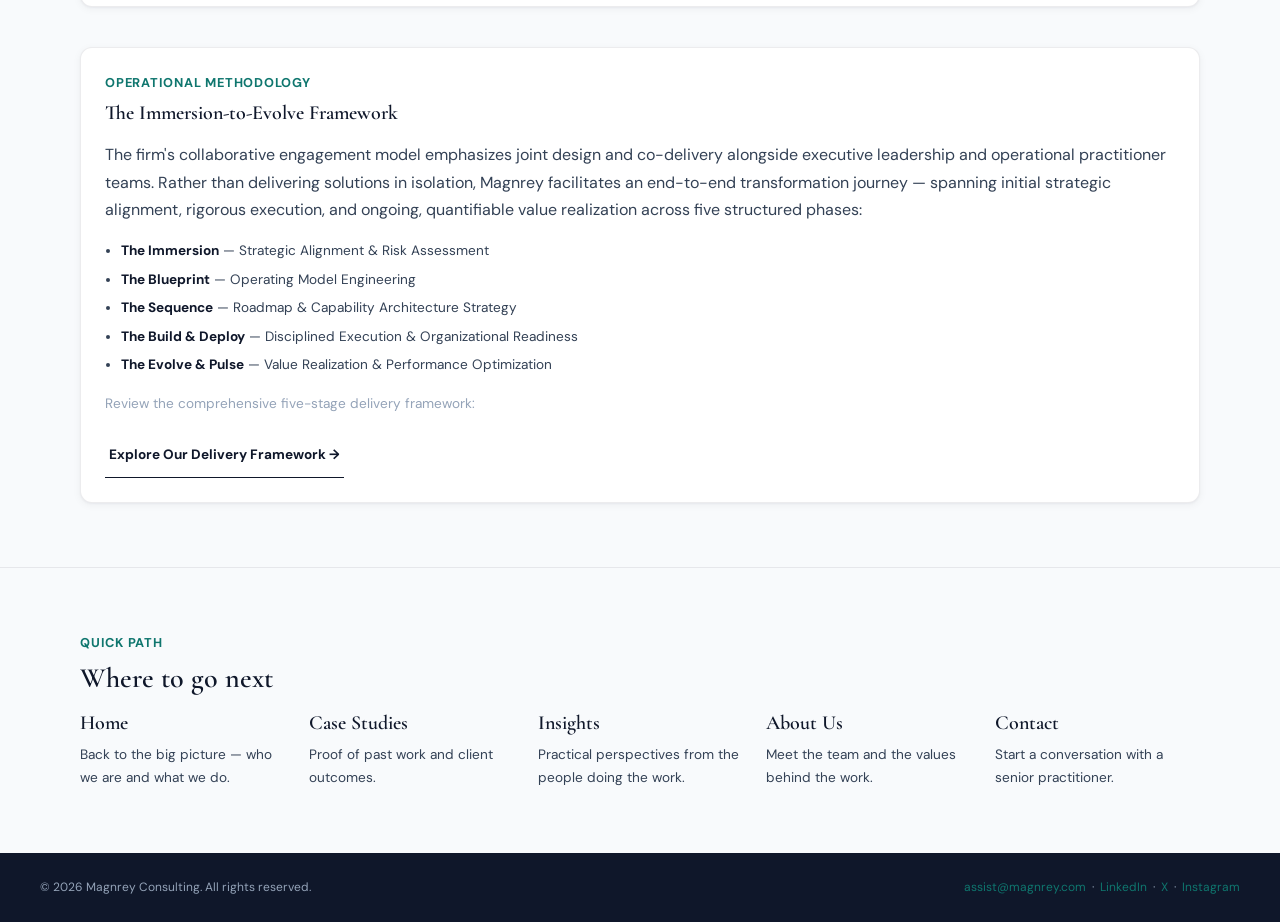
==== commit 6a8a2a63: "Replace Services landing page's thin Explore section with a real summary The old "Explore / How we w" ====
--- a/services/index.html
+++ b/services/index.html
@@ -6,6 +6,38 @@
   <title>Magnrey — Services</title>
   <meta name="description" content="Three integrated disciplines behind every Magnrey engagement — why us, what we do, and how we deliver success.">
   <link rel="stylesheet" href="../css/style.css">
+  <style>
+    /* Page-scoped: css/style.css intentionally left untouched. .card/
+       .btn--ghost/.eyebrow/.lede are reused as-is; these rules only add
+       the summary-block layout, which has no existing equivalent. */
+    .svc-summary-list {
+      display: flex;
+      flex-direction: column;
+      gap: var(--space-lg);
+      margin-top: var(--space-xl);
+    }
+    .svc-summary__desc {
+      color: var(--text-main);
+    }
+    .svc-summary__list {
+      margin: var(--space-sm) 0;
+      padding-left: 1.2em;
+      color: var(--text-main);
+      font-size: var(--fs-small);
+      line-height: 1.7;
+    }
+    .svc-summary__list li {
+      margin-bottom: 0.4em;
+    }
+    .svc-summary__list li strong {
+      color: var(--primary-color);
+    }
+    .svc-summary__teaser {
+      color: var(--text-muted);
+      font-size: var(--fs-small);
+      margin: var(--space-sm) 0 var(--space-sm);
+    }
+  </style>
 </head>
 <body data-page="services">
   <div id="site-header"></div>
@@ -34,22 +66,44 @@
     <section class="section section--divider">
       <div class="container">
         <p class="eyebrow">Explore</p>
-        <h2>How we work</h2>
-        <div class="grid-3">
-          <div>
-            <p class="list-item__index">01</p>
-            <h3 class="list-item__title"><a href="why-us/">Why Us</a></h3>
-            <p class="list-item__desc">What sets Magnrey apart, and the track record behind the claim.</p>
+        <h2>Bridging the Gap Between Artificial Intelligence Innovation and Human Resources Execution</h2>
+        <p class="lede">Elevating the People Function from a legacy administrative cost centre into an AI-native engine of enterprise value.</p>
+
+        <div class="svc-summary-list">
+          <div class="card svc-summary">
+            <p class="eyebrow">Strategic Justification</p>
+            <h3>Why Magnrey</h3>
+            <p class="svc-summary__desc">Magnrey was established to reconcile the disconnect between capital investments in artificial intelligence and tangible operational performance. By synthesizing AI-first organizational transformation, disciplined execution frameworks, and extensive executive leadership expertise, Magnrey yields quantifiable business outcomes — ranging from enhanced employee experiences to embedded regulatory compliance.</p>
+            <p class="svc-summary__teaser">Examine the organizational vision, strategic pillars, and targeted performance outcomes:</p>
+            <a href="why-us/" class="btn btn--ghost">Explore The Strategic Case →</a>
           </div>
-          <div>
-            <p class="list-item__index">02</p>
-            <h3 class="list-item__title"><a href="what-we-do/">What We Do</a></h3>
-            <p class="list-item__desc">Three integrated capabilities, from AI strategy to systems implementation.</p>
+
+          <div class="card svc-summary">
+            <p class="eyebrow">Organizational Capabilities</p>
+            <h3>Core Service Pillars</h3>
+            <p class="svc-summary__desc">Magnrey delivers three deeply integrated core competencies engineered to translate AI-native vision into scalable operational reality across complex enterprise landscapes:</p>
+            <ul class="svc-summary__list">
+              <li><strong>AI &amp; Digital Advisory</strong> — Formulate future-ready technology strategies, optimize ecosystem platform stacks, and accelerate quantifiable return on AI investments while mitigating deployment risks.</li>
+              <li><strong>Project Advisory</strong> — Engineer target operating models, streamline cross-functional workflows, and govern high-complexity digital transformation initiatives with rigorous portfolio oversight.</li>
+              <li><strong>Systems Implementation</strong> — Execute seamless, end-to-end deployments and data integrations across leading enterprise HR platforms — including Workday, Dayforce, Rippling, and Deel — to establish a robust digital core.</li>
+            </ul>
+            <p class="svc-summary__teaser">Analyze how these integrated capabilities modernize enterprise digital infrastructure:</p>
+            <a href="what-we-do/" class="btn btn--ghost">View Core Service Pillars →</a>
           </div>
-          <div>
-            <p class="list-item__index">03</p>
-            <h3 class="list-item__title"><a href="how-we-deliver-success/">How We Deliver Success</a></h3>
-            <p class="list-item__desc">The Immersion-to-Evolve framework — five phases, one accountable team.</p>
+
+          <div class="card svc-summary">
+            <p class="eyebrow">Operational Methodology</p>
+            <h3>The Immersion-to-Evolve Framework</h3>
+            <p class="svc-summary__desc">The firm's collaborative engagement model emphasizes joint design and co-delivery alongside executive leadership and operational practitioner teams. Rather than delivering solutions in isolation, Magnrey facilitates an end-to-end transformation journey — spanning initial strategic alignment, rigorous execution, and ongoing, quantifiable value realization across five structured phases:</p>
+            <ul class="svc-summary__list">
+              <li><strong>The Immersion</strong> — Strategic Alignment &amp; Risk Assessment</li>
+              <li><strong>The Blueprint</strong> — Operating Model Engineering</li>
+              <li><strong>The Sequence</strong> — Roadmap &amp; Capability Architecture Strategy</li>
+              <li><strong>The Build &amp; Deploy</strong> — Disciplined Execution &amp; Organizational Readiness</li>
+              <li><strong>The Evolve &amp; Pulse</strong> — Value Realization &amp; Performance Optimization</li>
+            </ul>
+            <p class="svc-summary__teaser">Review the comprehensive five-stage delivery framework:</p>
+            <a href="how-we-deliver-success/" class="btn btn--ghost">Explore Our Delivery Framework →</a>
           </div>
         </div>
       </div>
